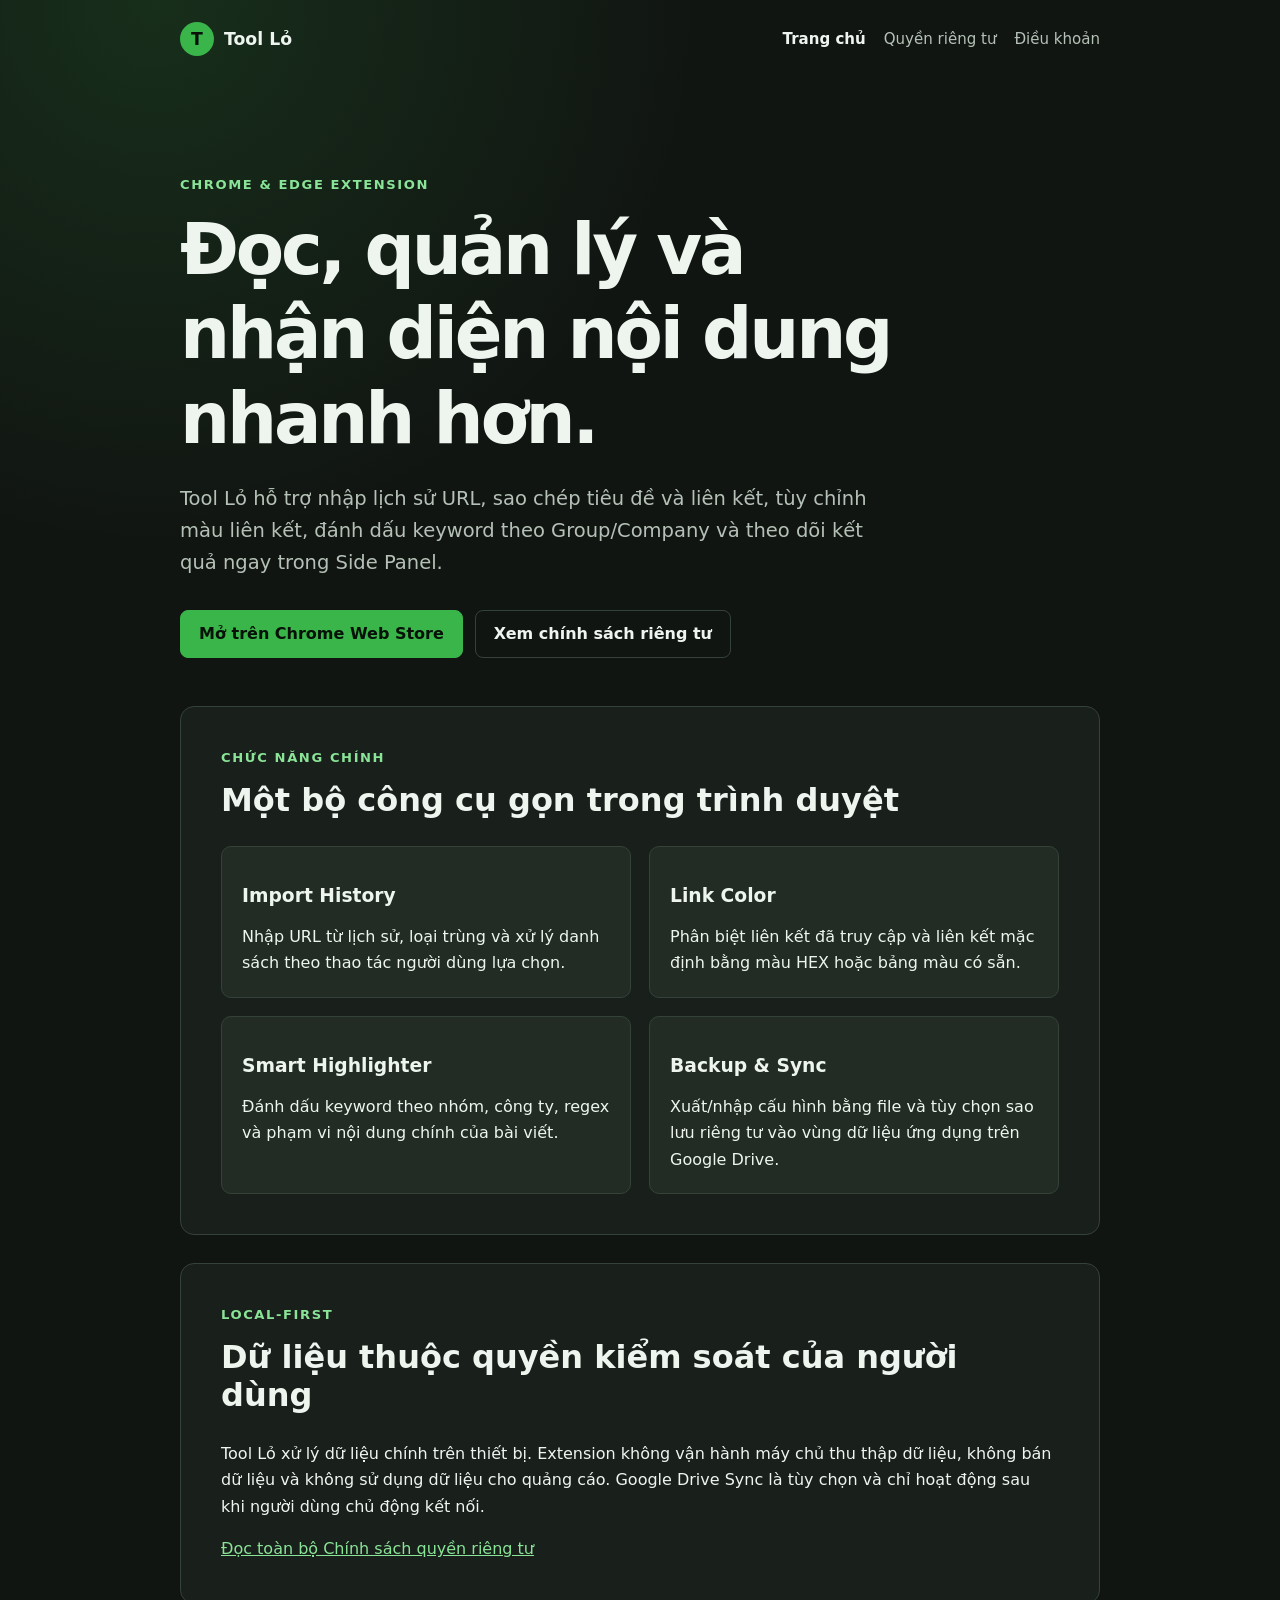
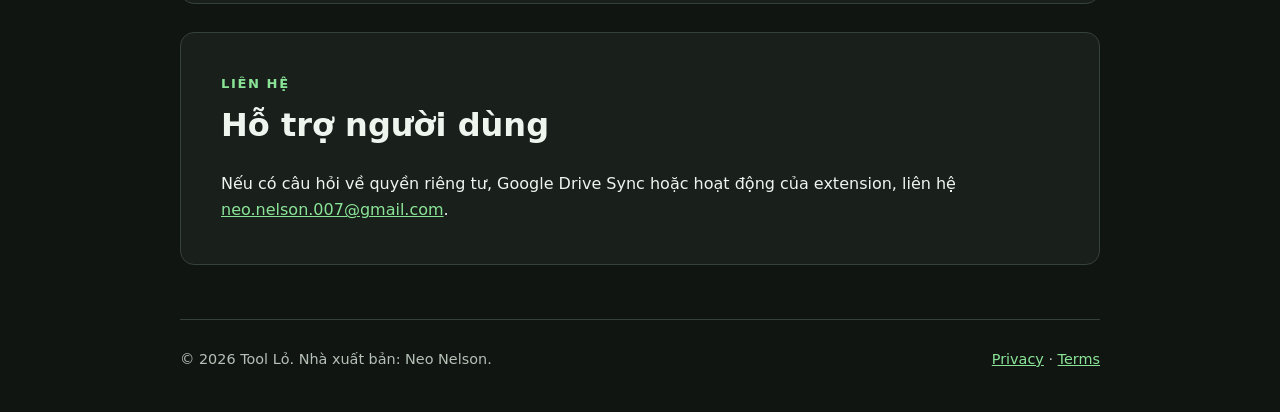
==== index.html @ 93634da2 "Publish Tool Lỏ website" ====
<!doctype html>
<html lang="vi">
<head>
  <meta charset="utf-8">
  <meta name="viewport" content="width=device-width, initial-scale=1">
  <meta name="description" content="Tool Lỏ là tiện ích Chrome/Edge hỗ trợ quản lý URL, đổi màu liên kết và đánh dấu từ khóa trên trang web.">
  <title>Tool Lỏ – Tiện ích quản lý và đánh dấu nội dung</title>
  <link rel="stylesheet" href="styles.css">
</head>
<body>
  <header class="site-header">
    <a class="brand" href="index.html" aria-label="Tool Lỏ – Trang chủ">
      <span class="brand-mark" aria-hidden="true">T</span>
      <span>Tool Lỏ</span>
    </a>
    <nav aria-label="Điều hướng chính">
      <a href="index.html" aria-current="page">Trang chủ</a>
      <a href="privacy.html">Quyền riêng tư</a>
      <a href="terms.html">Điều khoản</a>
    </nav>
  </header>

  <main>
    <section class="hero">
      <p class="eyebrow">Chrome &amp; Edge Extension</p>
      <h1>Đọc, quản lý và nhận diện nội dung nhanh hơn.</h1>
      <p class="lead">Tool Lỏ hỗ trợ nhập lịch sử URL, sao chép tiêu đề và liên kết, tùy chỉnh màu liên kết, đánh dấu keyword theo Group/Company và theo dõi kết quả ngay trong Side Panel.</p>
      <div class="actions">
        <a class="button" href="https://chromewebstore.google.com/detail/tool-l%E1%BB%8F/pfdekjihmfhkjekpeneefcmkenojepbi">Mở trên Chrome Web Store</a>
        <a class="button secondary" href="privacy.html">Xem chính sách riêng tư</a>
      </div>
    </section>

    <section class="section" aria-labelledby="features-title">
      <p class="eyebrow">Chức năng chính</p>
      <h2 id="features-title">Một bộ công cụ gọn trong trình duyệt</h2>
      <div class="grid">
        <article class="feature">
          <h3>Import History</h3>
          <p>Nhập URL từ lịch sử, loại trùng và xử lý danh sách theo thao tác người dùng lựa chọn.</p>
        </article>
        <article class="feature">
          <h3>Link Color</h3>
          <p>Phân biệt liên kết đã truy cập và liên kết mặc định bằng màu HEX hoặc bảng màu có sẵn.</p>
        </article>
        <article class="feature">
          <h3>Smart Highlighter</h3>
          <p>Đánh dấu keyword theo nhóm, công ty, regex và phạm vi nội dung chính của bài viết.</p>
        </article>
        <article class="feature">
          <h3>Backup &amp; Sync</h3>
          <p>Xuất/nhập cấu hình bằng file và tùy chọn sao lưu riêng tư vào vùng dữ liệu ứng dụng trên Google Drive.</p>
        </article>
      </div>
    </section>

    <section class="section" aria-labelledby="privacy-title">
      <p class="eyebrow">Local-first</p>
      <h2 id="privacy-title">Dữ liệu thuộc quyền kiểm soát của người dùng</h2>
      <p>Tool Lỏ xử lý dữ liệu chính trên thiết bị. Extension không vận hành máy chủ thu thập dữ liệu, không bán dữ liệu và không sử dụng dữ liệu cho quảng cáo. Google Drive Sync là tùy chọn và chỉ hoạt động sau khi người dùng chủ động kết nối.</p>
      <p><a href="privacy.html">Đọc toàn bộ Chính sách quyền riêng tư</a></p>
    </section>

    <section class="section" aria-labelledby="contact-title">
      <p class="eyebrow">Liên hệ</p>
      <h2 id="contact-title">Hỗ trợ người dùng</h2>
      <p>Nếu có câu hỏi về quyền riêng tư, Google Drive Sync hoặc hoạt động của extension, liên hệ <a href="mailto:neo.nelson.007@gmail.com">neo.nelson.007@gmail.com</a>.</p>
    </section>
  </main>

  <footer class="site-footer">
    <p>© 2026 Tool Lỏ. Nhà xuất bản: Neo Nelson.</p>
    <p><a href="privacy.html">Privacy</a> · <a href="terms.html">Terms</a></p>
  </footer>
</body>
</html>
---- styles.css ----
:root {
  color-scheme: light dark;
  --bg: #111512;
  --surface: #1a211c;
  --surface-strong: #222c25;
  --text: #eef5ef;
  --muted: #b5c1b7;
  --line: #354239;
  --accent: #39b54a;
  --accent-strong: #2a9138;
  --focus: #8ae497;
  --max-width: 920px;
}

* {
  box-sizing: border-box;
}

html {
  scroll-behavior: smooth;
}

body {
  margin: 0;
  min-height: 100vh;
  background:
    radial-gradient(circle at 12% 0%, rgba(57, 181, 74, 0.16), transparent 34rem),
    var(--bg);
  color: var(--text);
  font-family: Inter, ui-sans-serif, system-ui, -apple-system, BlinkMacSystemFont, "Segoe UI", sans-serif;
  font-size: 16px;
  line-height: 1.65;
}

a {
  color: var(--focus);
}

a:hover {
  color: #bcf5c3;
}

a:focus-visible {
  outline: 3px solid var(--focus);
  outline-offset: 3px;
}

.site-header,
.site-footer,
main {
  width: min(calc(100% - 32px), var(--max-width));
  margin-inline: auto;
}

.site-header {
  display: flex;
  align-items: center;
  justify-content: space-between;
  gap: 24px;
  padding: 22px 0;
}

.brand {
  display: inline-flex;
  align-items: center;
  gap: 10px;
  color: var(--text);
  font-size: 1.08rem;
  font-weight: 750;
  text-decoration: none;
}

.brand-mark {
  display: grid;
  width: 34px;
  height: 34px;
  place-items: center;
  border-radius: 50%;
  background: var(--accent);
  color: #071108;
  font-weight: 900;
}

nav {
  display: flex;
  flex-wrap: wrap;
  justify-content: flex-end;
  gap: 8px 18px;
}

nav a {
  color: var(--muted);
  font-size: 0.94rem;
  text-decoration: none;
}

nav a[aria-current="page"] {
  color: var(--text);
  font-weight: 700;
}

.hero {
  padding: clamp(52px, 10vw, 96px) 0 48px;
}

.eyebrow {
  margin: 0 0 12px;
  color: var(--focus);
  font-size: 0.82rem;
  font-weight: 800;
  letter-spacing: 0.12em;
  text-transform: uppercase;
}

h1,
h2,
h3 {
  line-height: 1.2;
}

h1 {
  max-width: 760px;
  margin: 0;
  font-size: clamp(2.25rem, 6vw, 4.4rem);
  letter-spacing: -0.045em;
}

h2 {
  margin-top: 0;
  font-size: clamp(1.35rem, 3vw, 2rem);
}

h3 {
  margin-bottom: 8px;
}

.lead {
  max-width: 720px;
  margin: 22px 0 0;
  color: var(--muted);
  font-size: clamp(1.02rem, 2vw, 1.22rem);
}

.actions {
  display: flex;
  flex-wrap: wrap;
  gap: 12px;
  margin-top: 30px;
}

.button {
  display: inline-flex;
  min-height: 44px;
  align-items: center;
  justify-content: center;
  padding: 10px 18px;
  border: 1px solid var(--accent);
  border-radius: 8px;
  background: var(--accent);
  color: #071108;
  font-weight: 800;
  text-decoration: none;
}

.button.secondary {
  border-color: var(--line);
  background: transparent;
  color: var(--text);
}

.section {
  margin: 0 0 28px;
  padding: clamp(24px, 5vw, 40px);
  border: 1px solid var(--line);
  border-radius: 14px;
  background: rgba(26, 33, 28, 0.9);
}

.grid {
  display: grid;
  grid-template-columns: repeat(2, minmax(0, 1fr));
  gap: 18px;
}

.feature {
  padding: 20px;
  border: 1px solid var(--line);
  border-radius: 10px;
  background: var(--surface-strong);
}

.feature p,
.section p:last-child {
  margin-bottom: 0;
}

.document-meta {
  color: var(--muted);
}

.document {
  padding-top: 48px;
}

.document h1 {
  font-size: clamp(2rem, 5vw, 3.4rem);
}

.document section {
  margin-top: 36px;
}

.document li + li {
  margin-top: 8px;
}

.site-footer {
  display: flex;
  align-items: center;
  justify-content: space-between;
  gap: 20px;
  margin-top: 54px;
  padding: 28px 0 40px;
  border-top: 1px solid var(--line);
  color: var(--muted);
  font-size: 0.9rem;
}

.site-footer p {
  margin: 0;
}

@media (max-width: 680px) {
  .site-header,
  .site-footer {
    align-items: flex-start;
    flex-direction: column;
  }

  nav {
    justify-content: flex-start;
  }

  .grid {
    grid-template-columns: 1fr;
  }
}

@media (prefers-reduced-motion: reduce) {
  html {
    scroll-behavior: auto;
  }
}
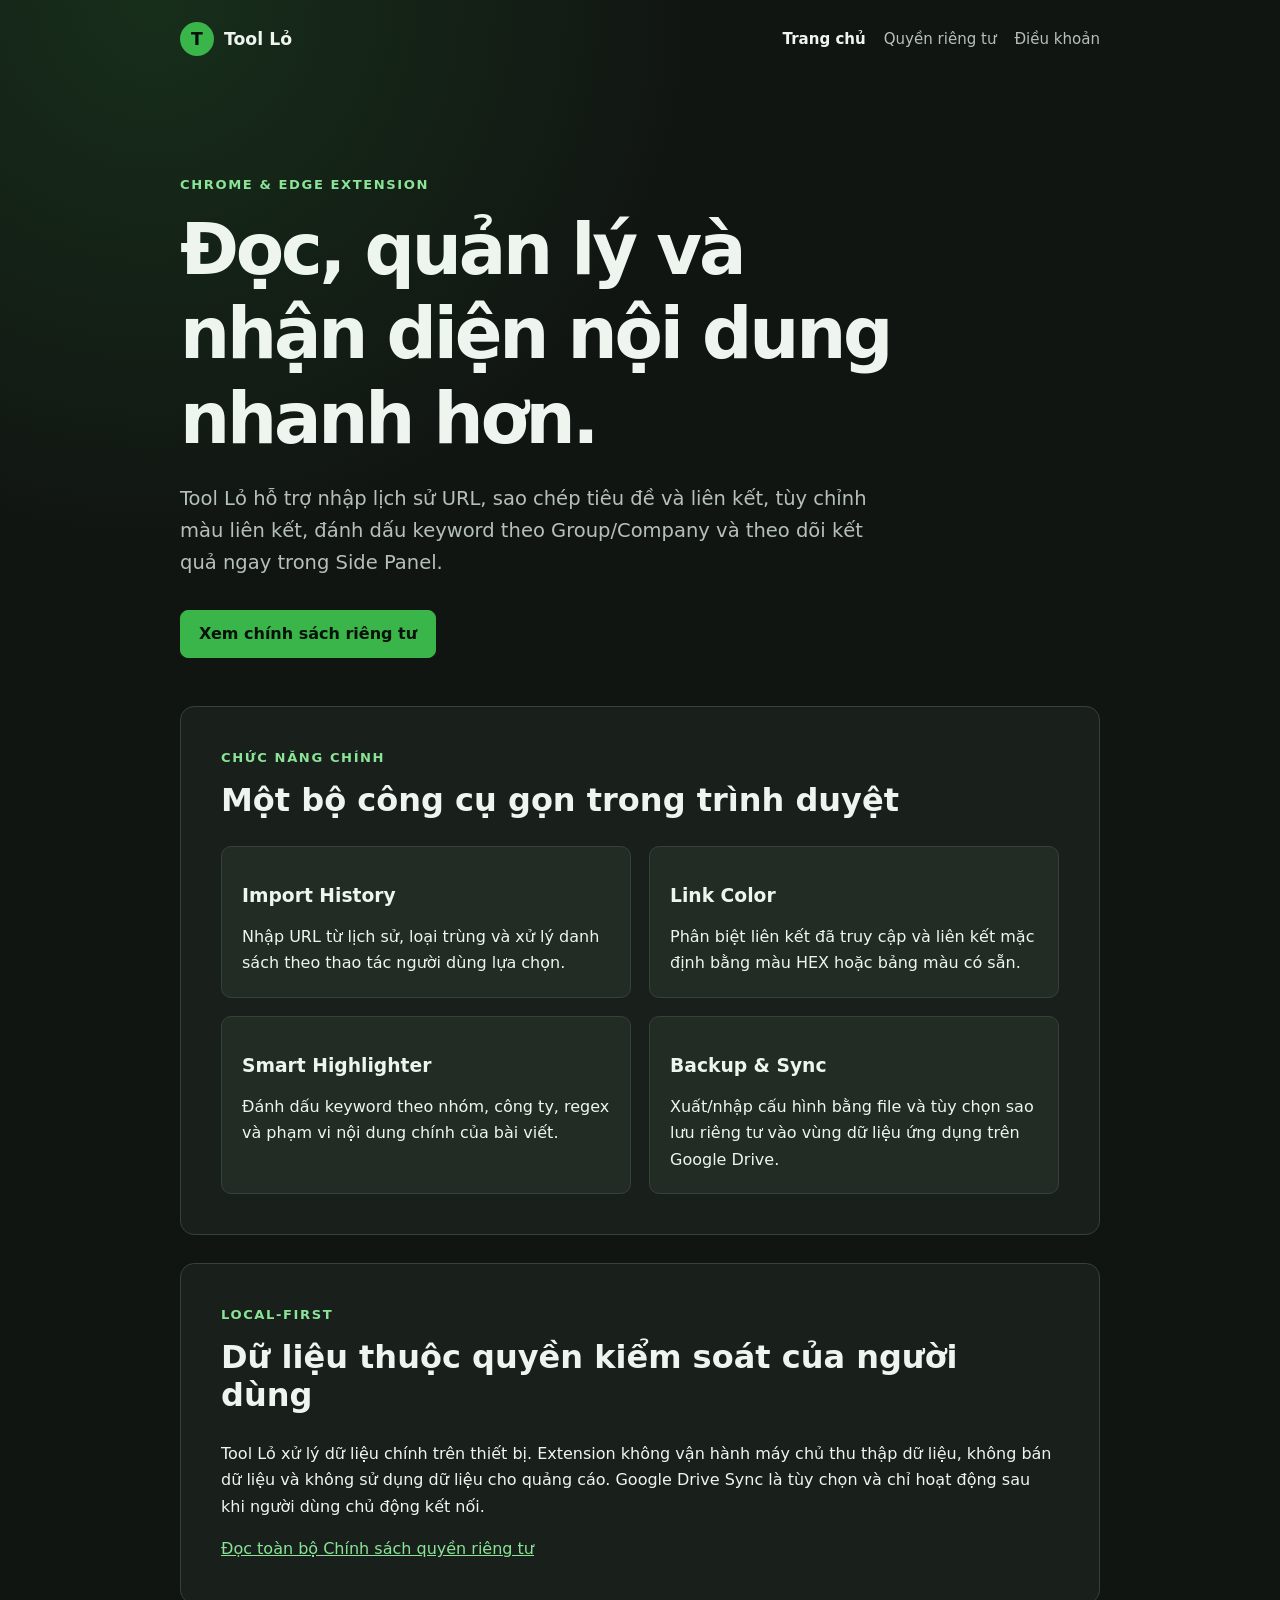
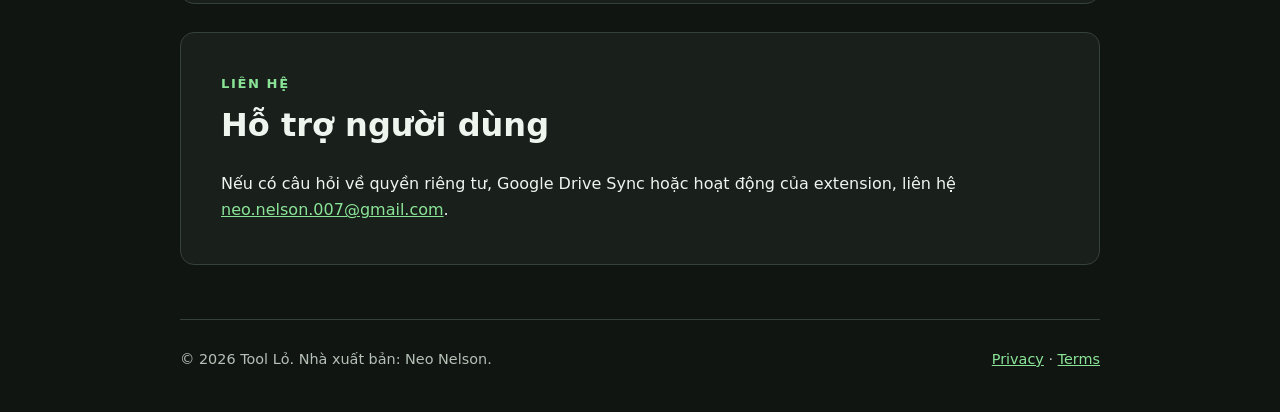
==== commit 516a7244: "Hide Chrome Web Store button from homepage" ====
--- a/index.html
+++ b/index.html
@@ -26,8 +26,7 @@
       <h1>Đọc, quản lý và nhận diện nội dung nhanh hơn.</h1>
       <p class="lead">Tool Lỏ hỗ trợ nhập lịch sử URL, sao chép tiêu đề và liên kết, tùy chỉnh màu liên kết, đánh dấu keyword theo Group/Company và theo dõi kết quả ngay trong Side Panel.</p>
       <div class="actions">
-        <a class="button" href="https://chromewebstore.google.com/detail/tool-l%E1%BB%8F/pfdekjihmfhkjekpeneefcmkenojepbi">Mở trên Chrome Web Store</a>
-        <a class="button secondary" href="privacy.html">Xem chính sách riêng tư</a>
+        <a class="button" href="privacy.html">Xem chính sách riêng tư</a>
       </div>
     </section>
 
